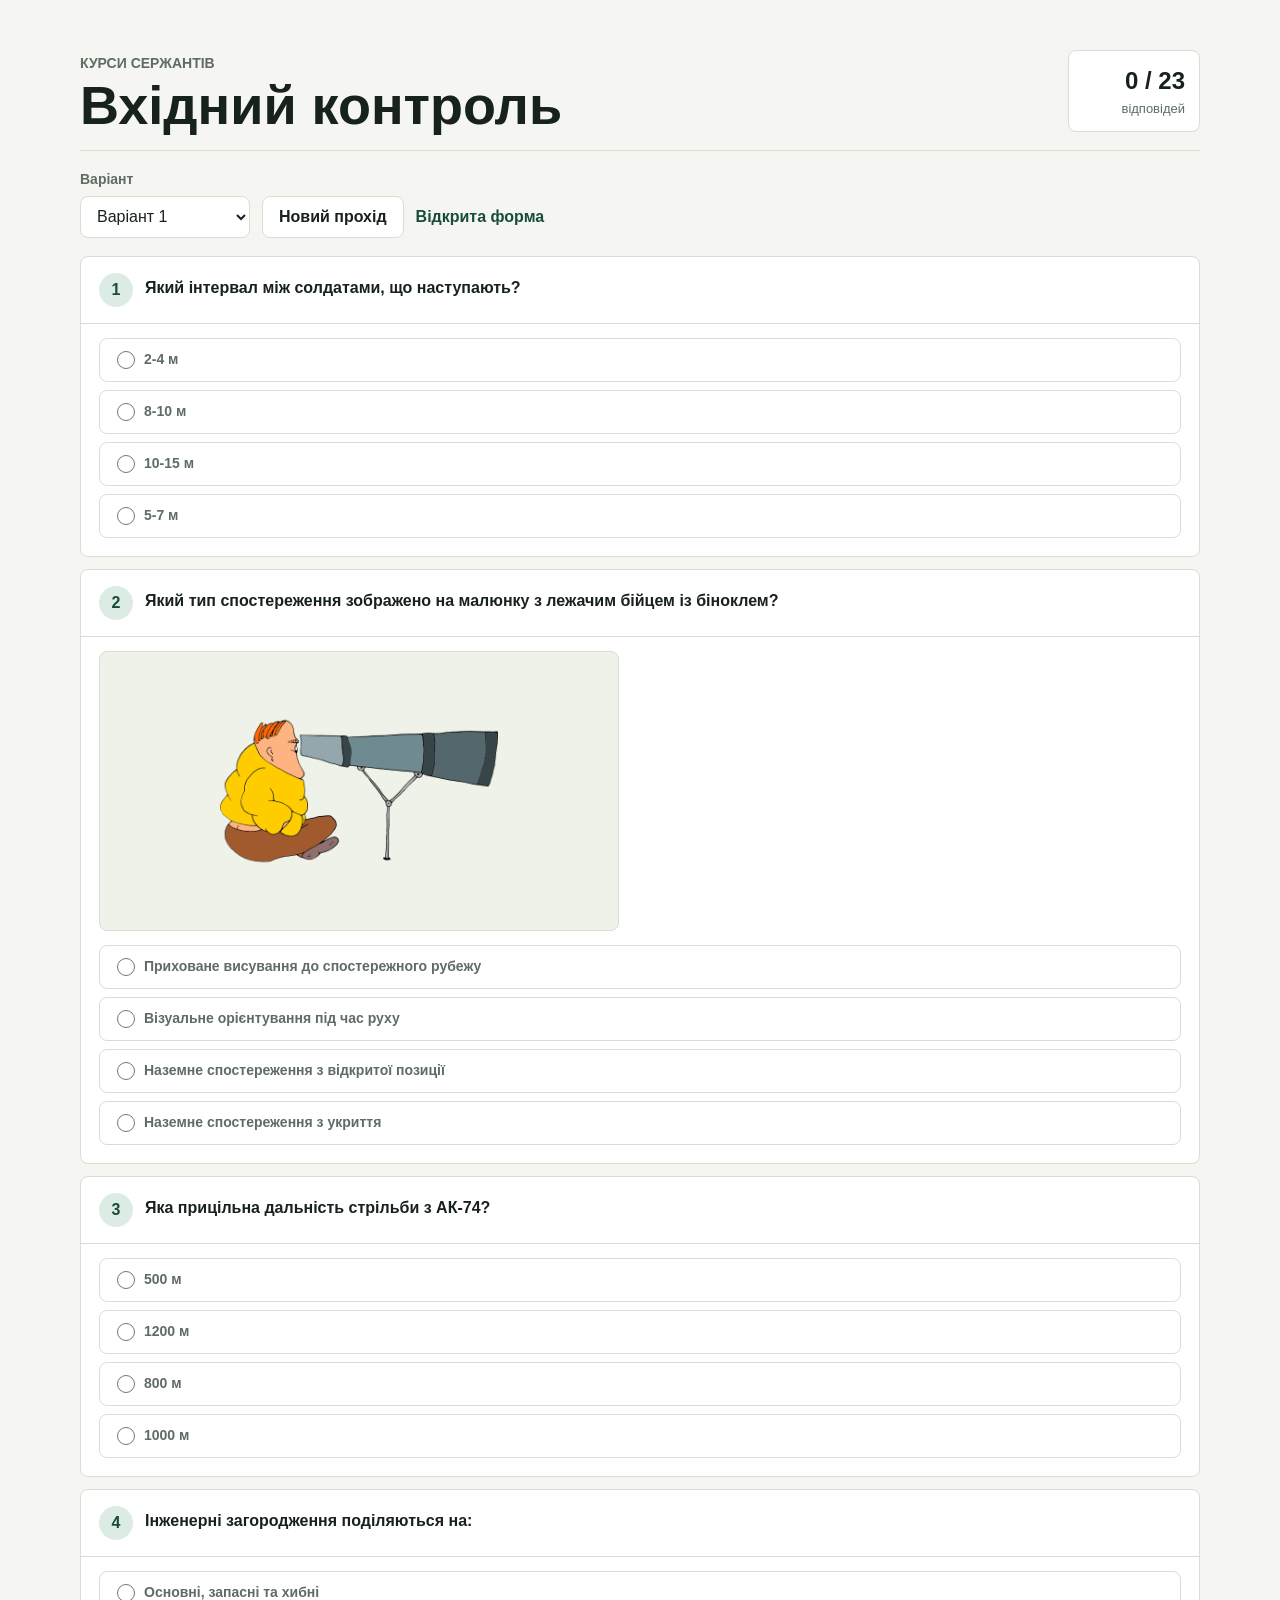
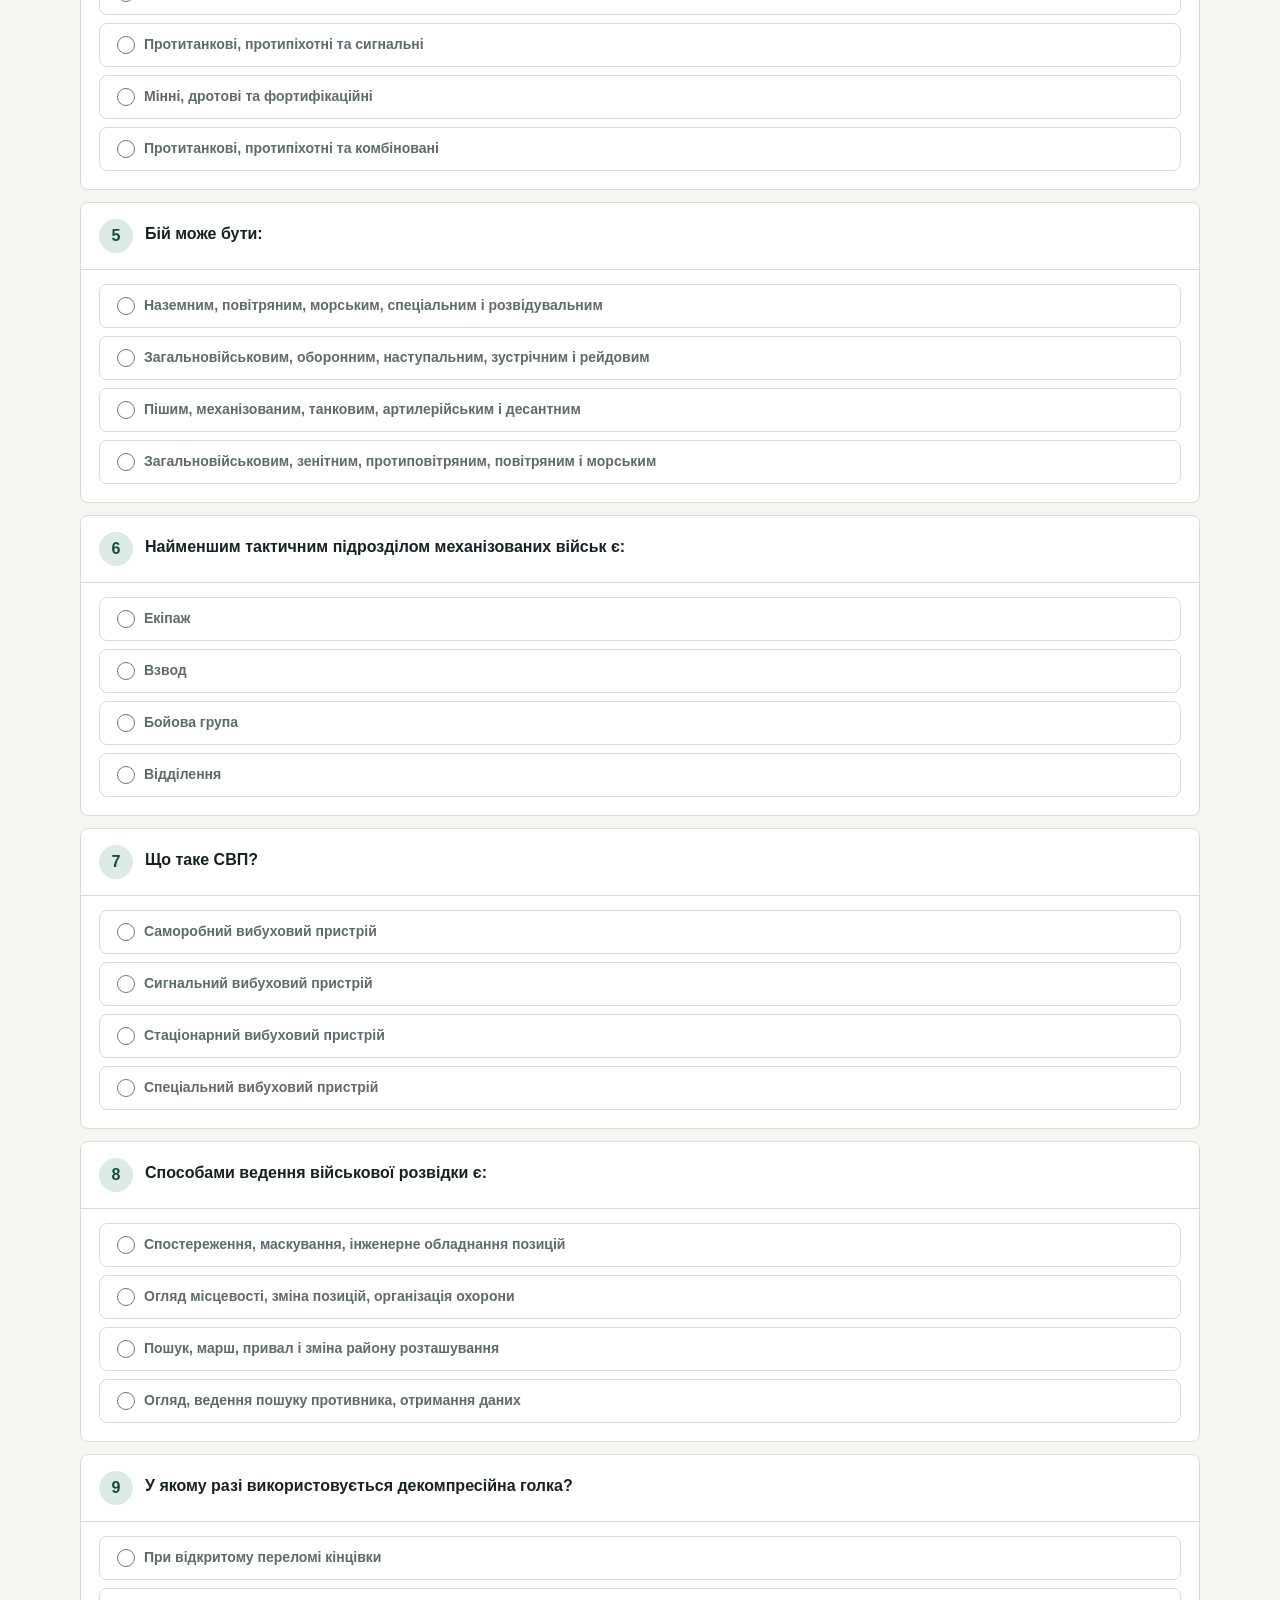
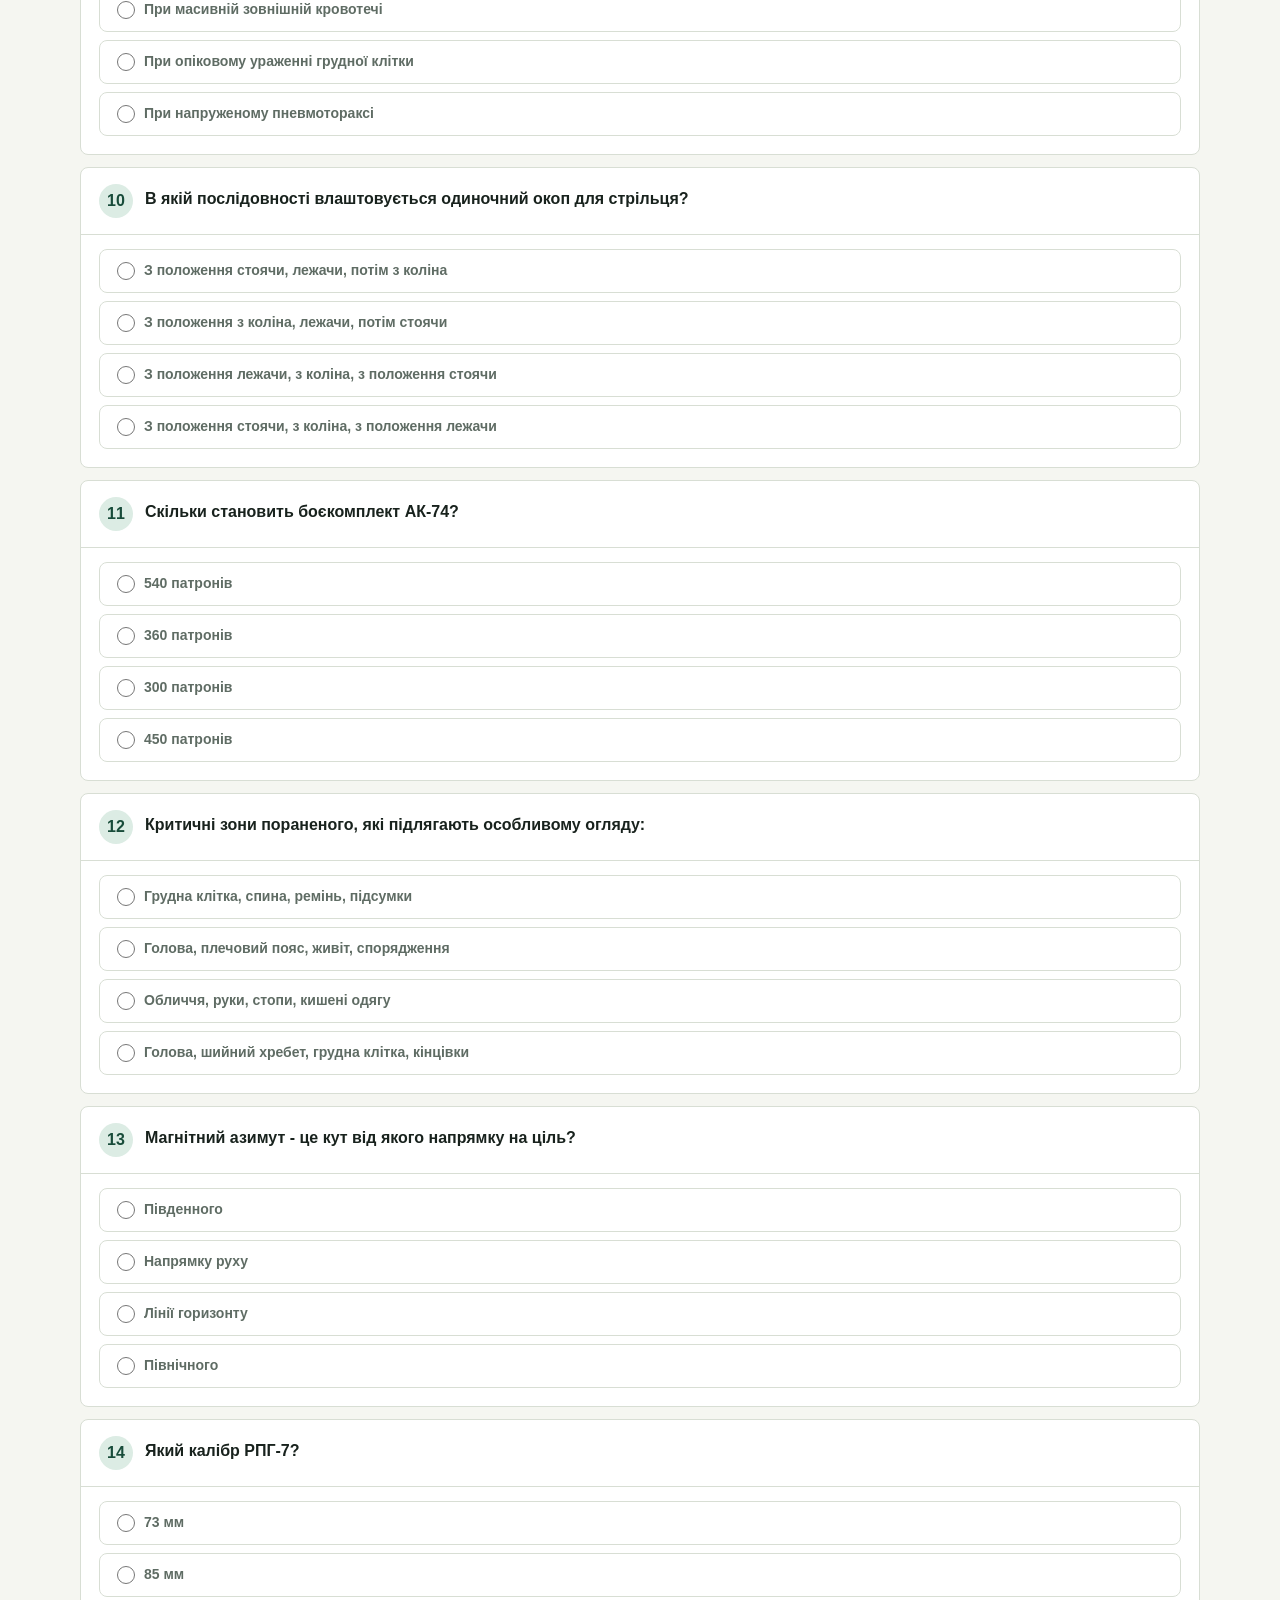
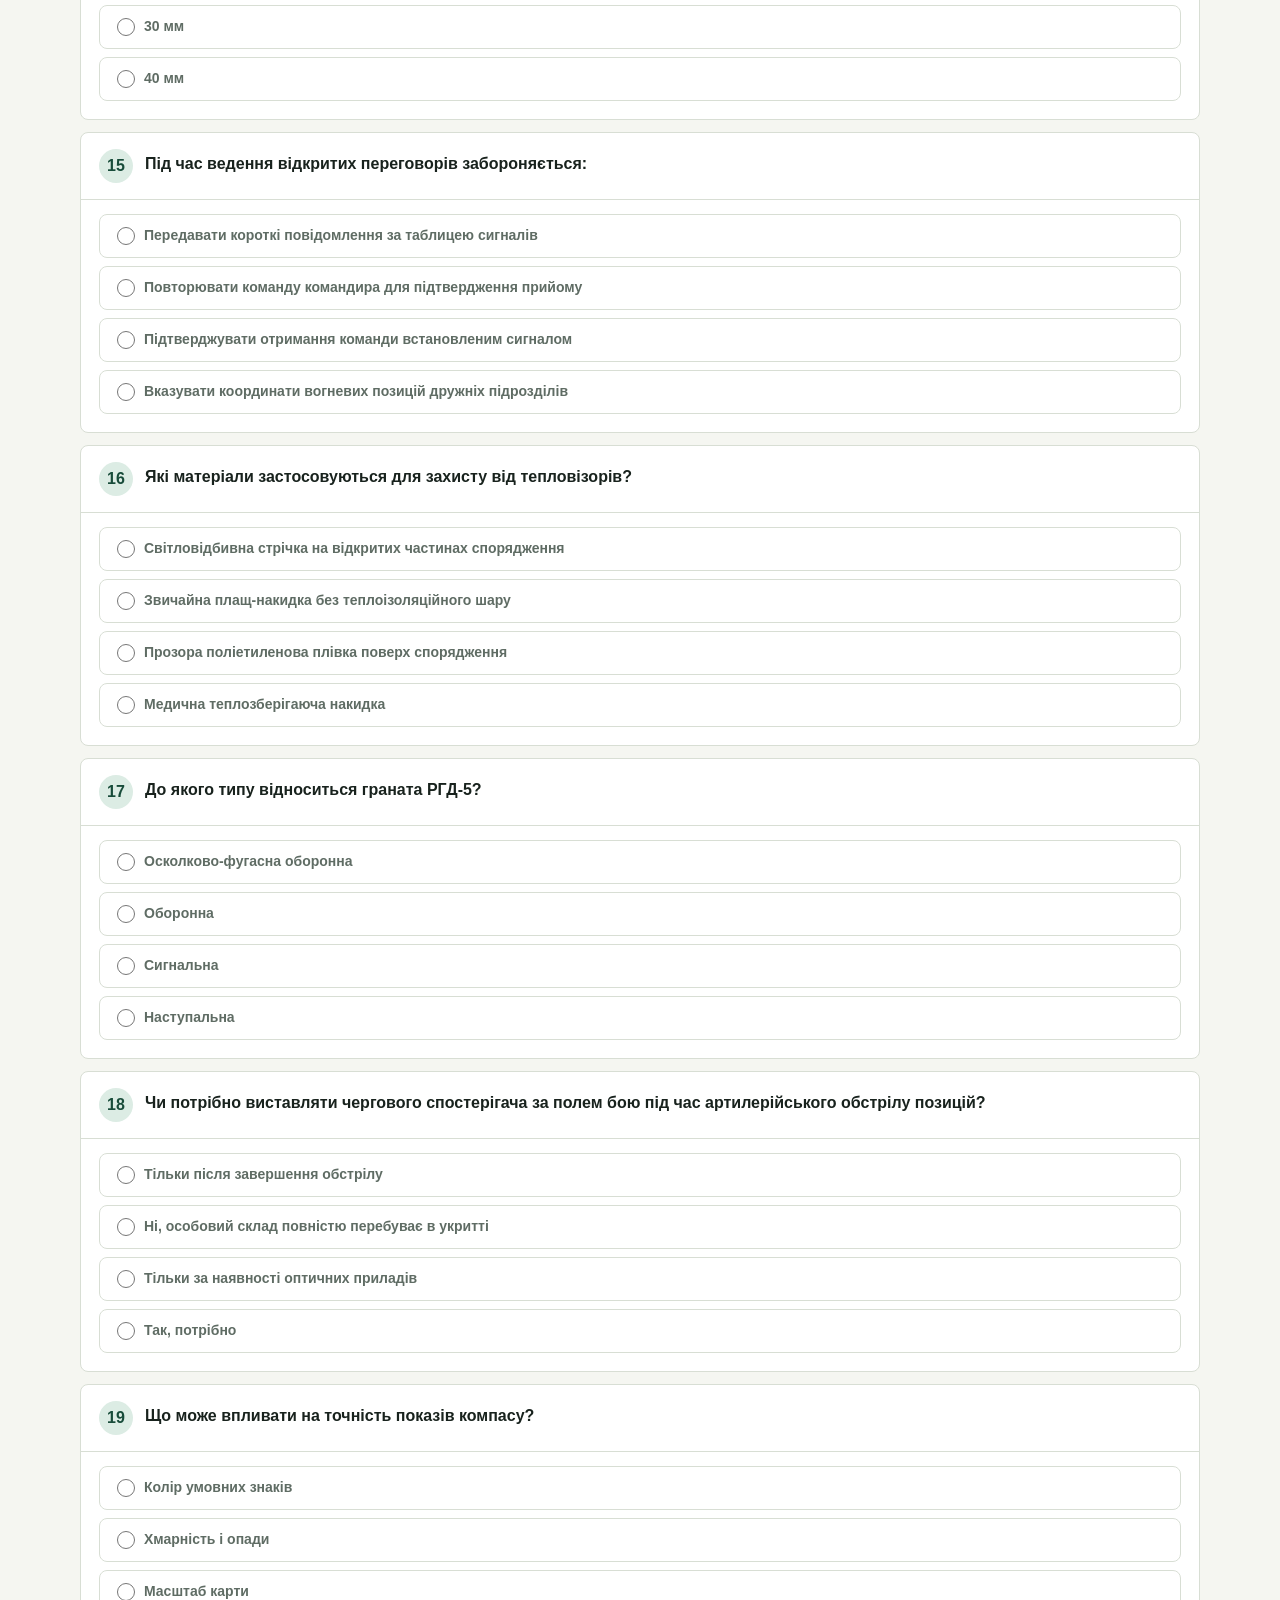
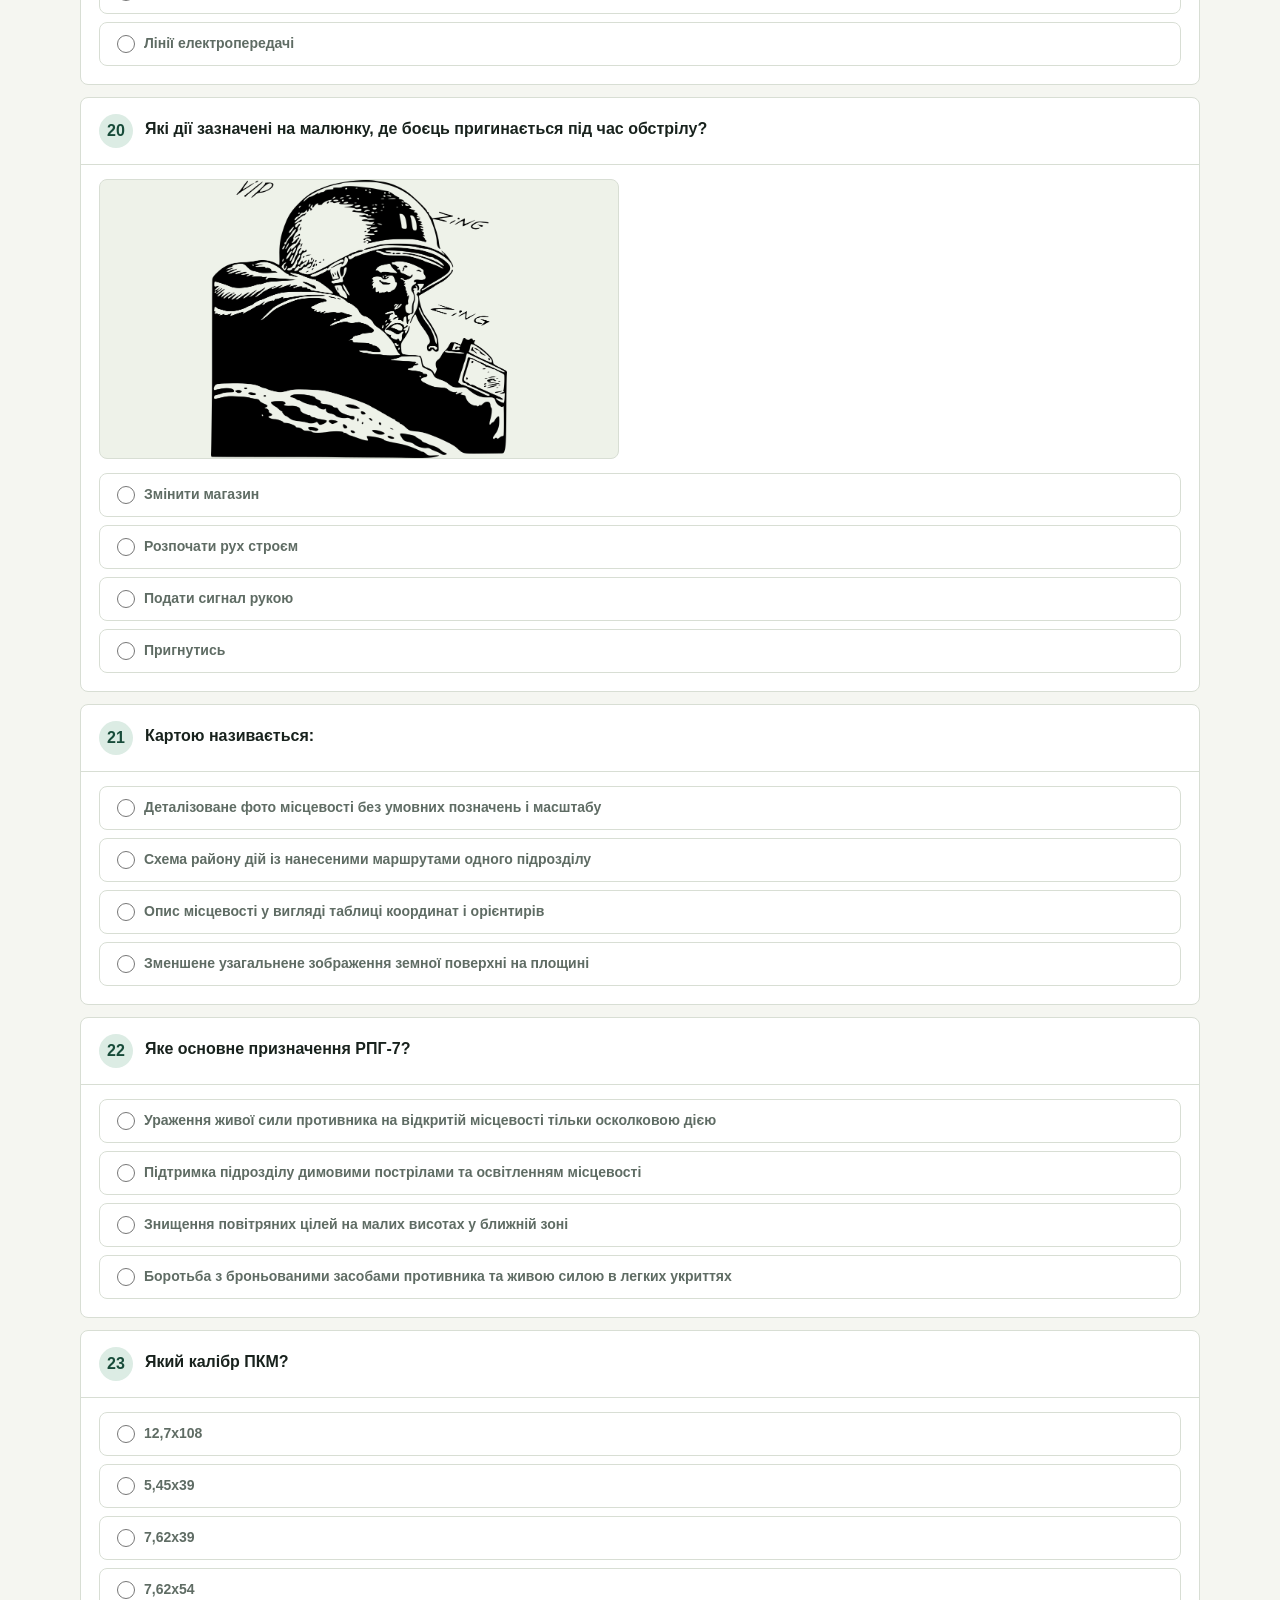
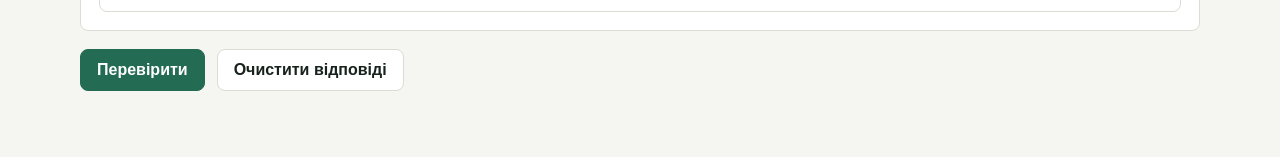
==== quiz/index.html @ 4f45175d "Add quiz" ====
<!doctype html>
<html lang="uk">
  <head>
    <meta charset="utf-8">
    <meta name="viewport" content="width=device-width, initial-scale=1">
    <title>Вхідний контроль</title>
    <meta name="theme-color" content="#236b52">
    <meta name="apple-mobile-web-app-capable" content="yes">
    <meta name="apple-mobile-web-app-title" content="Сержантські курси">
    <link rel="manifest" href="manifest.webmanifest">
    <link rel="icon" href="assets/app-icon.svg" type="image/svg+xml">
    <link rel="stylesheet" href="styles.css">
  </head>
  <body>
    <main class="shell">
      <section class="topbar" aria-labelledby="page-title">
        <div>
          <p class="eyebrow">Курси сержантів</p>
          <h1 id="page-title">Вхідний контроль</h1>
        </div>
        <div class="scorebox" aria-live="polite">
          <span id="progressText">0 / 23</span>
          <span>відповідей</span>
        </div>
      </section>

      <section class="controls" aria-label="Налаштування тесту">
        <div class="field">
          <label for="variantSelect">Варіант</label>
          <select id="variantSelect">
            <option value="1">Варіант 1</option>
            <option value="2">Варіант 2</option>
            <option value="3">Варіант 3</option>
            <option value="4">Варіант 4</option>
          </select>
        </div>
        <button id="restartButton" type="button">Новий прохід</button>
        <a class="text-link" href="open-form.html">Відкрита форма</a>
      </section>

      <section id="quiz" class="quiz" aria-label="Питання тесту"></section>

      <section class="actions" aria-label="Дії з тестом">
        <button id="checkButton" type="button" class="primary">Перевірити</button>
        <button id="clearButton" type="button">Очистити відповіді</button>
      </section>

      <section id="result" class="result" aria-live="polite" hidden></section>
    </main>

    <script src="app.js"></script>
    <script src="register-sw.js"></script>
  </body>
</html>
---- quiz/styles.css ----
:root {
  color-scheme: light;
  --bg: #f5f6f1;
  --text: #18221d;
  --muted: #5f6c64;
  --line: #d8ded4;
  --panel: #ffffff;
  --accent: #236b52;
  --accent-dark: #184c3a;
  --accent-soft: #dcece4;
  --danger: #a93f37;
  --danger-soft: #f4dfdc;
  --success: #2f7552;
  --success-soft: #ddf0e6;
  --focus: #c88a2c;
}

* {
  box-sizing: border-box;
}

body {
  margin: 0;
  min-height: 100vh;
  background: var(--bg);
  color: var(--text);
  font-family: Arial, Helvetica, sans-serif;
  line-height: 1.5;
}

button,
select {
  font: inherit;
}

.shell {
  width: min(1120px, calc(100% - 32px));
  margin: 0 auto;
  padding: 28px 0 48px;
}

.topbar {
  display: flex;
  justify-content: space-between;
  gap: 20px;
  align-items: end;
  padding: 22px 0 18px;
  border-bottom: 1px solid var(--line);
}

.eyebrow {
  margin: 0 0 4px;
  color: var(--muted);
  font-size: 14px;
  font-weight: 700;
  text-transform: uppercase;
}

h1 {
  margin: 0;
  font-size: clamp(32px, 6vw, 54px);
  line-height: 1;
  letter-spacing: 0;
}

.scorebox {
  min-width: 132px;
  padding: 12px 14px;
  border: 1px solid var(--line);
  border-radius: 8px;
  background: var(--panel);
  text-align: right;
}

.scorebox span {
  display: block;
}

.scorebox span:first-child {
  font-size: 24px;
  font-weight: 800;
}

.scorebox span:last-child {
  color: var(--muted);
  font-size: 13px;
}

.controls,
.actions {
  display: flex;
  gap: 12px;
  align-items: end;
  flex-wrap: wrap;
  padding: 18px 0;
}

.field {
  display: grid;
  gap: 6px;
}

label {
  color: var(--muted);
  font-size: 14px;
  font-weight: 700;
}

select,
button {
  min-height: 42px;
  border: 1px solid var(--line);
  border-radius: 8px;
  background: var(--panel);
  color: var(--text);
}

select {
  min-width: 170px;
  padding: 0 38px 0 12px;
}

button {
  padding: 0 16px;
  cursor: pointer;
  font-weight: 700;
}

.text-link {
  display: inline-flex;
  align-items: center;
  min-height: 42px;
  color: var(--accent-dark);
  font-weight: 800;
  text-decoration: none;
}

.text-link:hover {
  text-decoration: underline;
}

button:hover,
select:hover {
  border-color: #aeb8ae;
}

button:focus-visible,
select:focus-visible,
input:focus-visible {
  outline: 3px solid var(--focus);
  outline-offset: 2px;
}

.primary {
  border-color: var(--accent);
  background: var(--accent);
  color: white;
}

.primary:hover {
  border-color: var(--accent-dark);
  background: var(--accent-dark);
}

.quiz {
  display: grid;
  gap: 12px;
}

.segmented {
  display: inline-flex;
  padding: 3px;
  border: 1px solid var(--line);
  border-radius: 8px;
  background: var(--panel);
}

.mode-button {
  min-height: 36px;
  border: 0;
  background: transparent;
}

.mode-button.active {
  background: var(--accent);
  color: white;
}

.trainer {
  display: grid;
  gap: 12px;
}

.trainer-card {
  padding: 18px;
  border: 1px solid var(--line);
  border-radius: 8px;
  background: var(--panel);
}

.trainer-card h2 {
  margin: 0 0 14px;
  font-size: 26px;
  line-height: 1.2;
  letter-spacing: 0;
}

.mode-kicker {
  margin: 0 0 8px;
  color: var(--muted);
  font-size: 14px;
  font-weight: 800;
  text-transform: uppercase;
}

.answer-panel {
  min-height: 172px;
  padding: 16px 18px;
  border: 1px solid var(--line);
  border-radius: 8px;
  background: #fbfcf8;
}

.answer-panel ul {
  margin: 0;
  padding-left: 20px;
}

.answer-panel li + li {
  margin-top: 8px;
}

.hidden-answer {
  display: grid;
  place-items: center;
  color: var(--muted);
}

.hidden-answer ul {
  display: none;
}

.hidden-answer::before {
  content: "Спробуй згадати відповідь сам, потім відкрий перевірку.";
  text-align: center;
  font-weight: 700;
}

.self-grade {
  display: flex;
  gap: 10px;
  flex-wrap: wrap;
  margin-top: 4px;
}

.pick-list {
  display: grid;
  gap: 8px;
}

.pick-option input {
  accent-color: var(--accent);
}

.question {
  border: 1px solid var(--line);
  border-radius: 8px;
  background: var(--panel);
  overflow: hidden;
}

.question-head {
  display: grid;
  grid-template-columns: auto 1fr;
  gap: 12px;
  align-items: start;
  padding: 16px 18px;
  border-bottom: 1px solid var(--line);
}

.number {
  display: inline-grid;
  place-items: center;
  width: 34px;
  height: 34px;
  border-radius: 50%;
  background: var(--accent-soft);
  color: var(--accent-dark);
  font-weight: 800;
}

.question-title {
  margin: 3px 0 0;
  font-weight: 800;
}

.question-visual {
  margin: 0;
  padding: 14px 18px 0;
  background: var(--panel);
}

.question-visual img {
  display: block;
  width: min(520px, 100%);
  height: auto;
  max-height: 280px;
  object-fit: contain;
  border: 1px solid var(--line);
  border-radius: 8px;
  background: #eef2e9;
}

.answers {
  display: grid;
  gap: 8px;
  padding: 14px 18px 18px;
}

.answer {
  display: grid;
  grid-template-columns: 22px 1fr;
  gap: 10px;
  align-items: start;
  min-height: 44px;
  padding: 10px 12px;
  border: 1px solid var(--line);
  border-radius: 8px;
  cursor: pointer;
}

.answer:hover {
  background: #fafbf7;
}

.answer input {
  width: 18px;
  height: 18px;
  margin-top: 2px;
  accent-color: var(--accent);
}

.answer.correct {
  border-color: var(--success);
  background: var(--success-soft);
}

.answer.wrong {
  border-color: var(--danger);
  background: var(--danger-soft);
}

.question.unanswered .question-head {
  background: #fff8e7;
}

.result {
  margin-top: 18px;
  padding: 18px;
  border: 1px solid var(--line);
  border-radius: 8px;
  background: var(--panel);
}

.result h2 {
  margin: 0 0 8px;
  font-size: 24px;
}

.result p {
  margin: 0 0 10px;
}

.mistakes {
  margin: 14px 0 0;
  padding: 0;
  list-style: none;
  display: grid;
  gap: 10px;
}

.mistakes li {
  padding: 12px;
  border-radius: 8px;
  background: #f8f2e8;
  border: 1px solid #ead8b9;
}

.muted {
  color: var(--muted);
}

@media (max-width: 640px) {
  .shell {
    width: min(100% - 20px, 1120px);
    padding-top: 12px;
  }

  .topbar {
    align-items: stretch;
    flex-direction: column;
  }

  .scorebox {
    text-align: left;
  }

  .controls,
  .actions {
    align-items: stretch;
    flex-direction: column;
  }

  select,
  button {
    width: 100%;
  }

  .segmented {
    display: grid;
    grid-template-columns: 1fr;
  }

  .self-grade {
    display: grid;
  }

  .question-head {
    grid-template-columns: 1fr;
  }
}
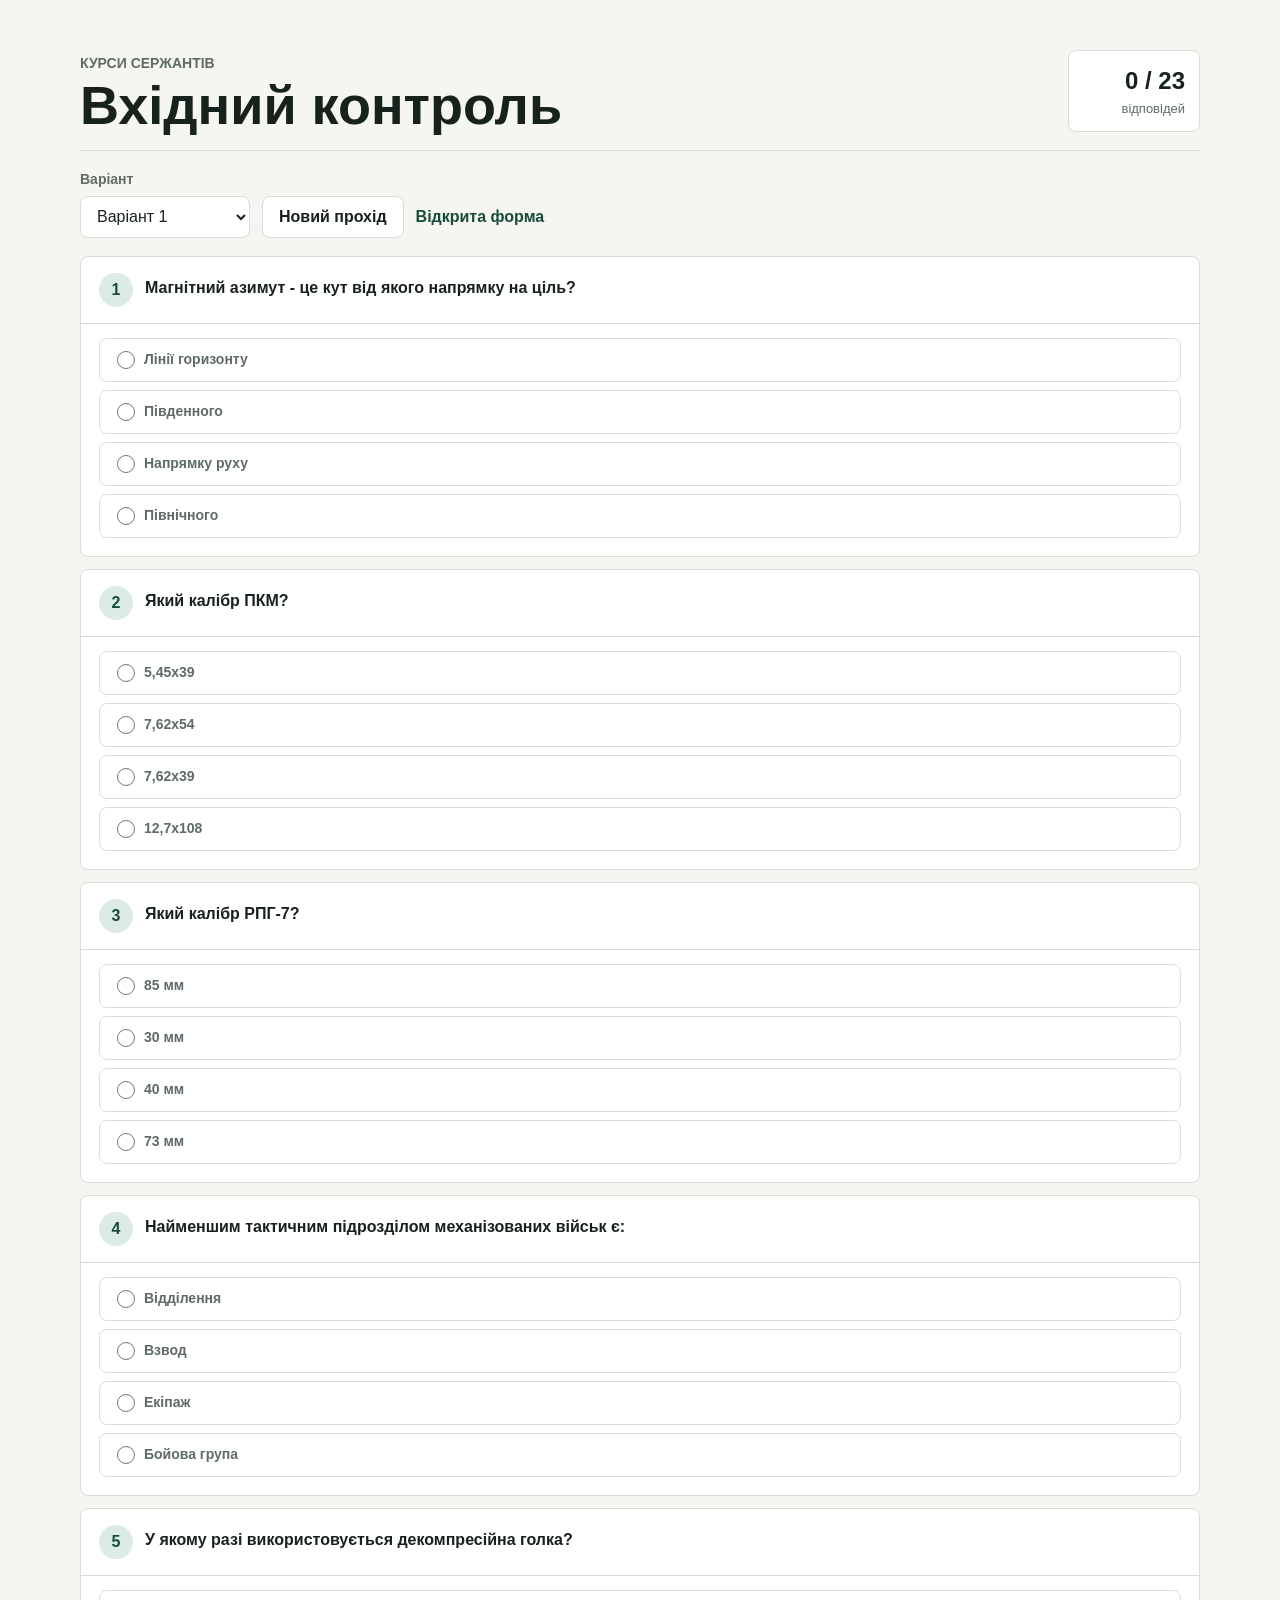
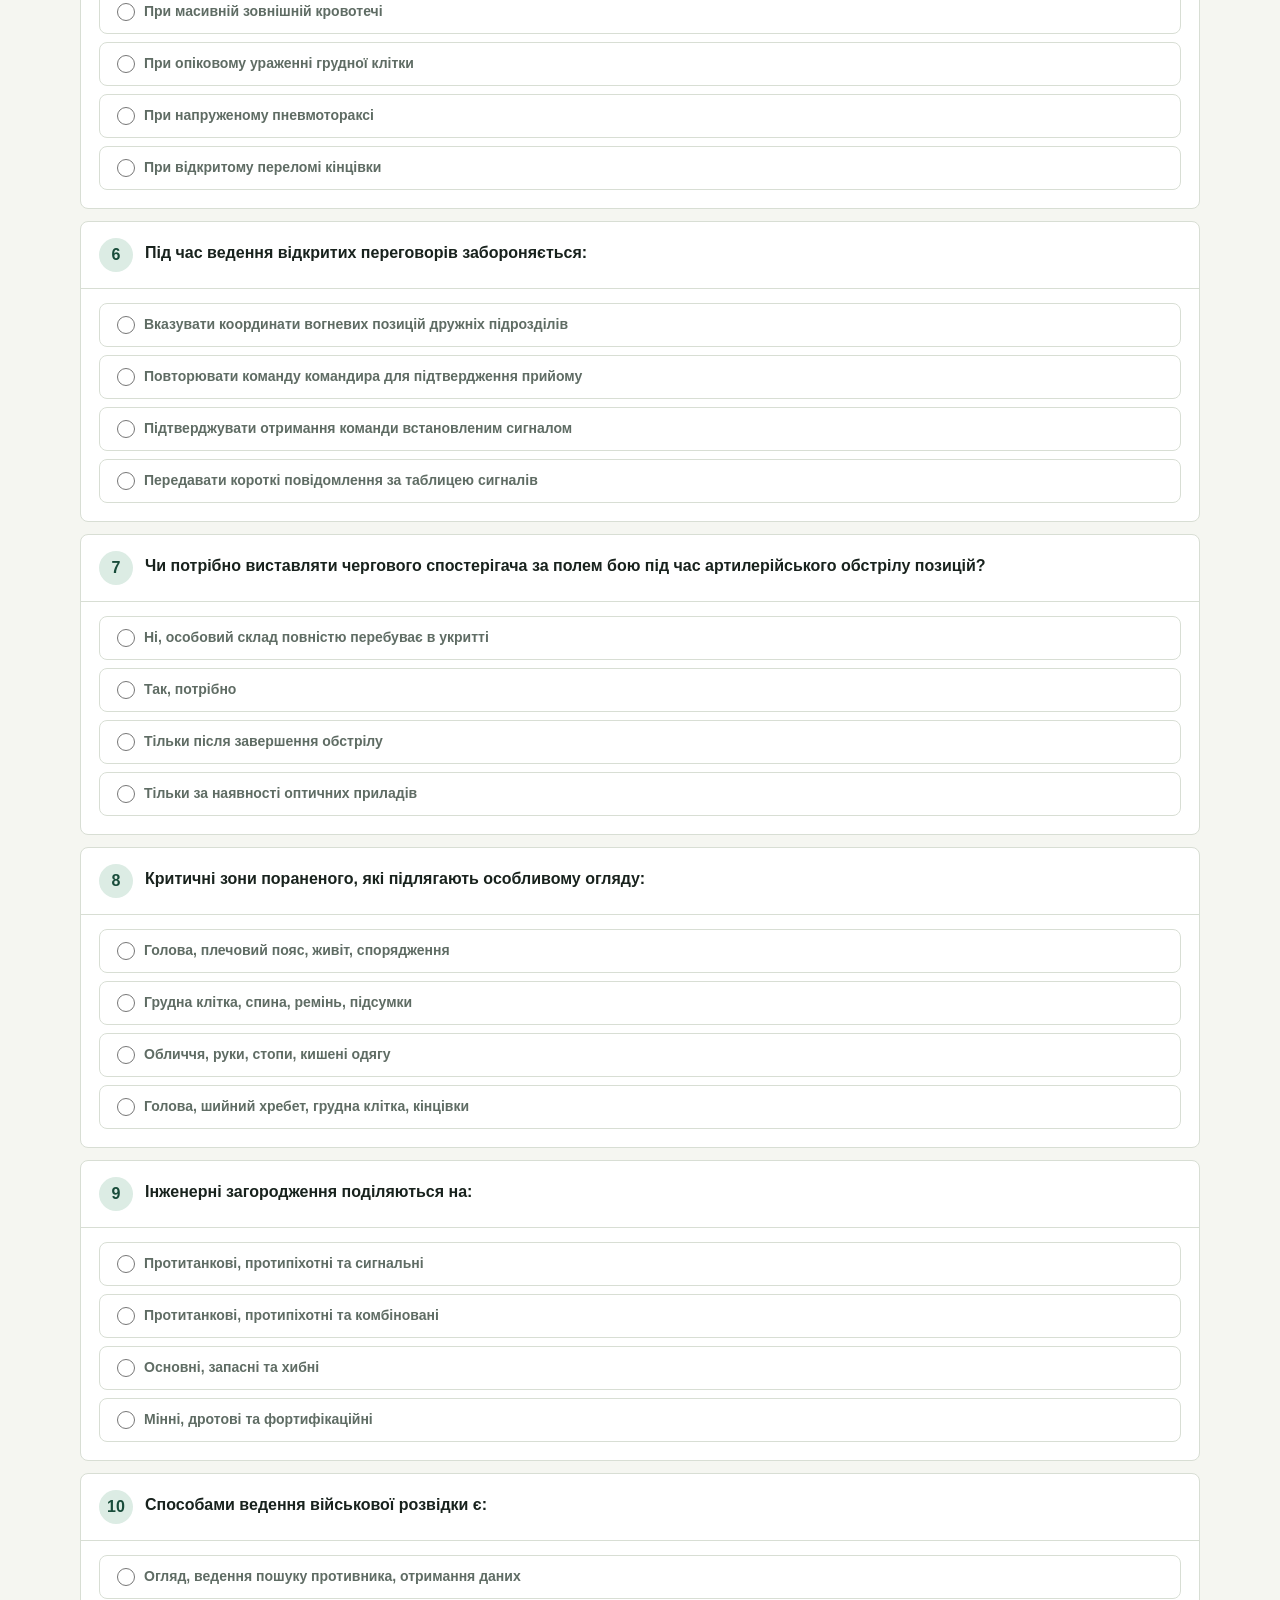
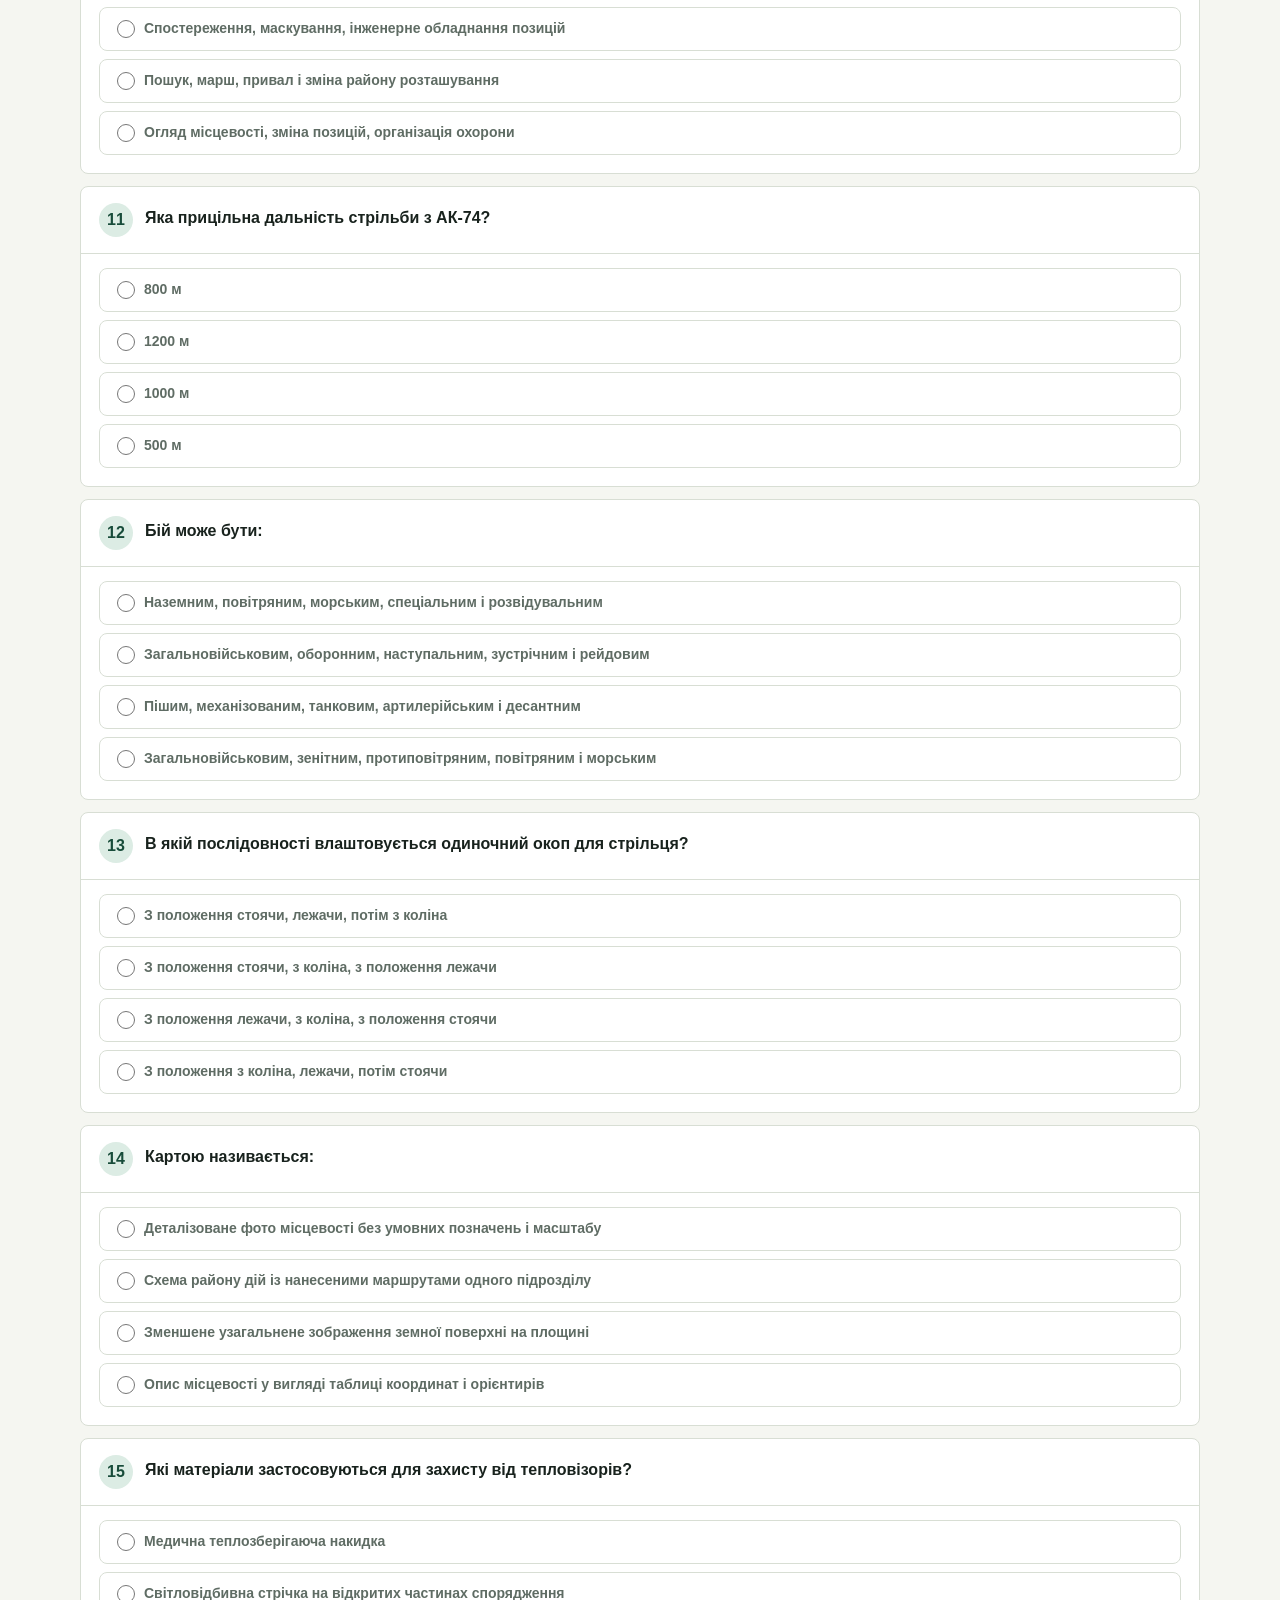
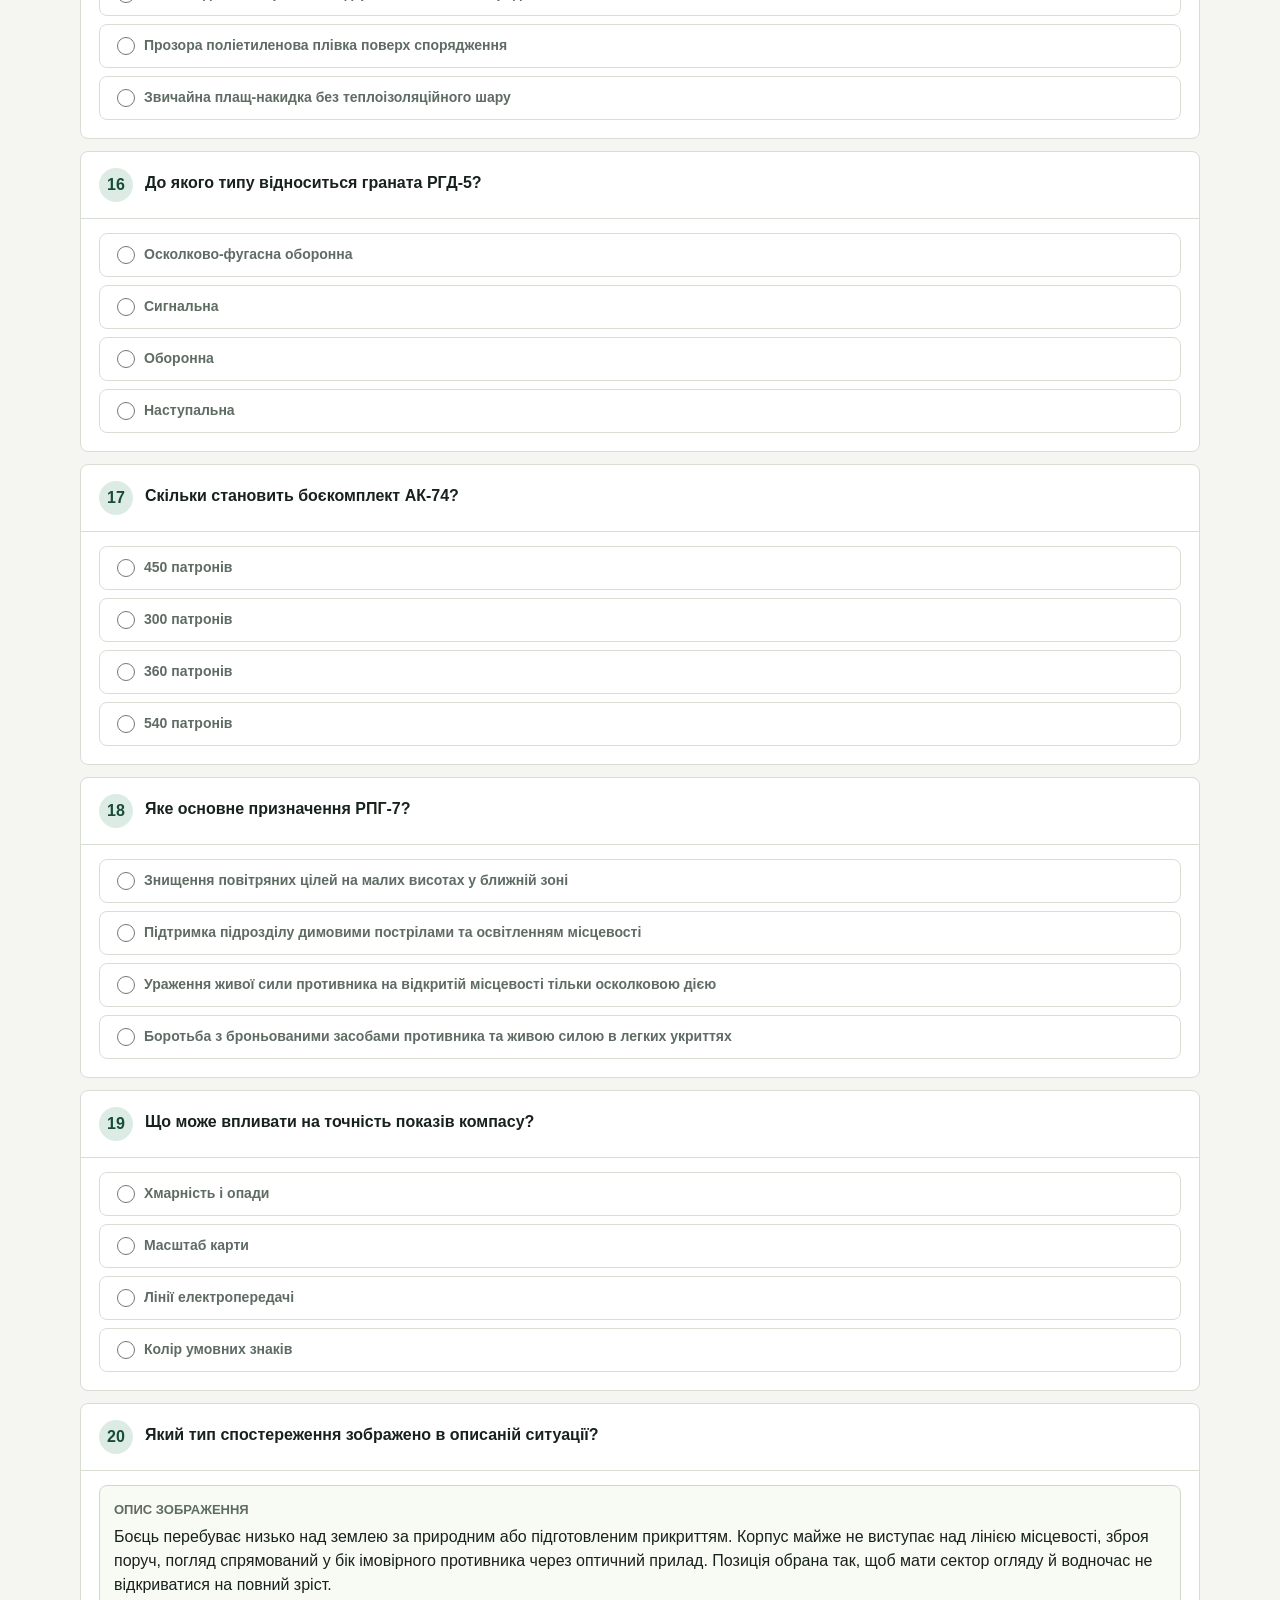
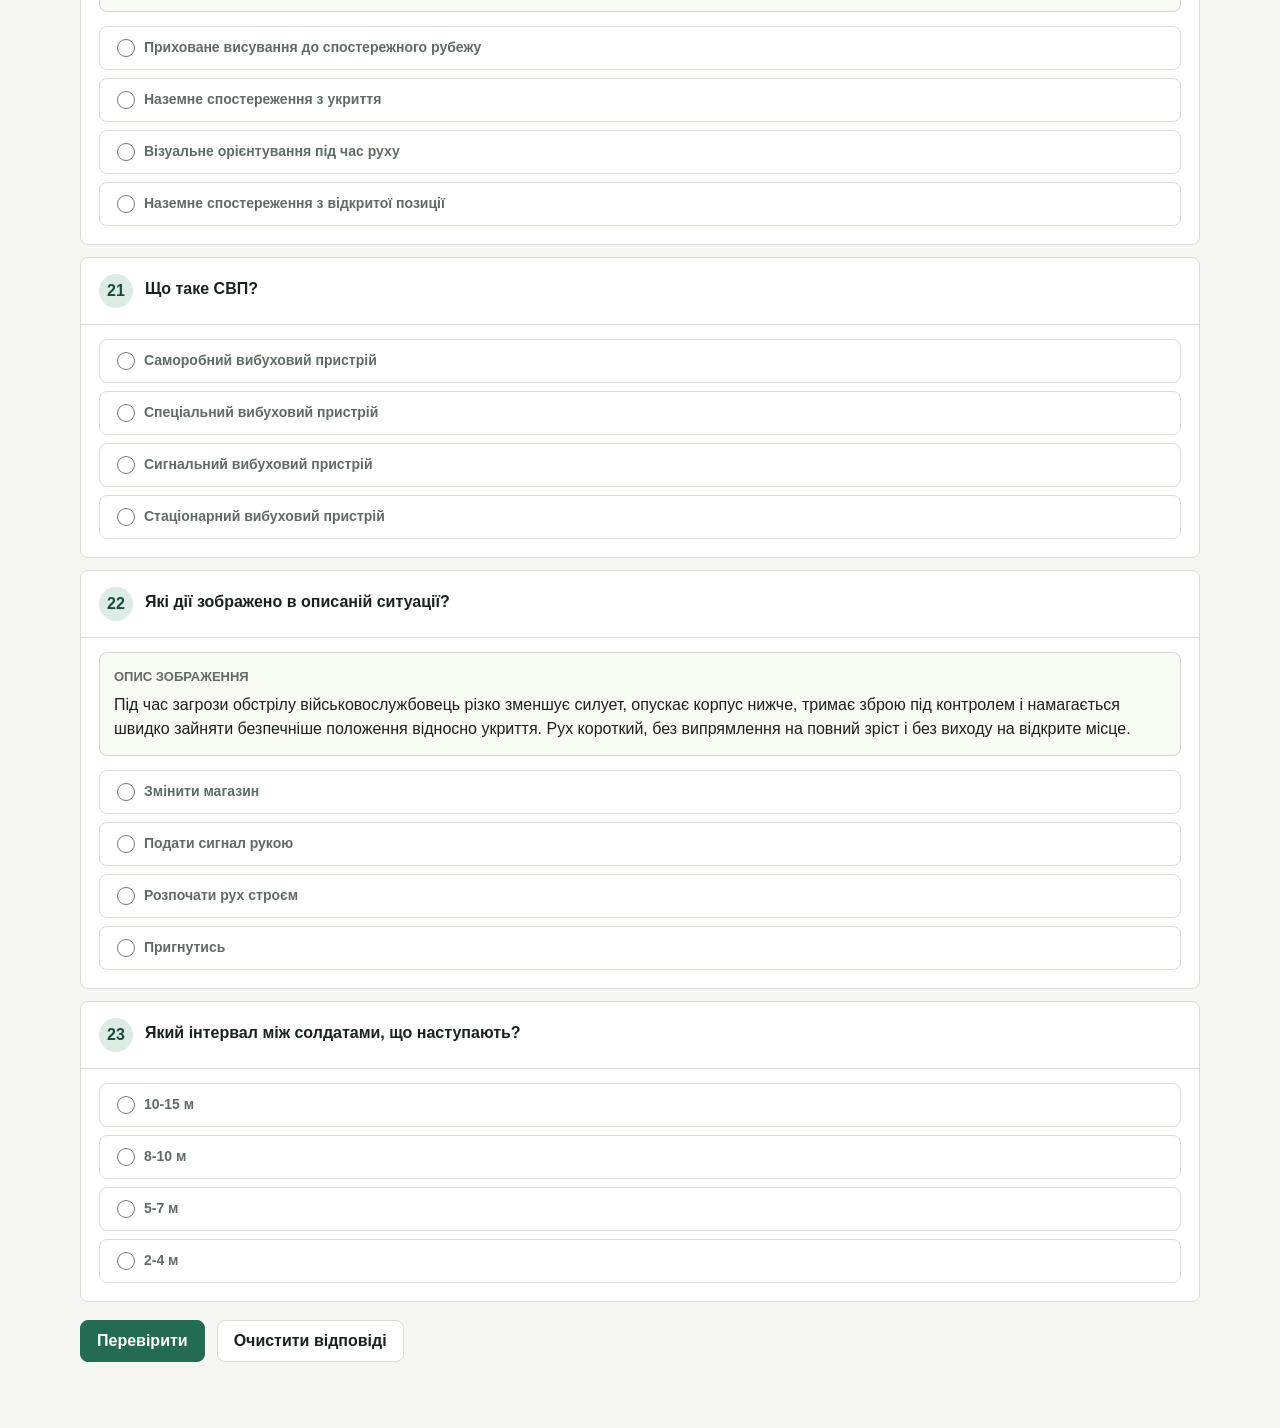
==== commit 40088d6b: "Add quiz" ====
--- a/quiz/index.html
+++ b/quiz/index.html
@@ -9,7 +9,7 @@
     <meta name="apple-mobile-web-app-title" content="Сержантські курси">
     <link rel="manifest" href="manifest.webmanifest">
     <link rel="icon" href="assets/app-icon.svg" type="image/svg+xml">
-    <link rel="stylesheet" href="styles.css">
+    <link rel="stylesheet" href="styles.css?v=3">
   </head>
   <body>
     <main class="shell">
@@ -48,7 +48,7 @@
       <section id="result" class="result" aria-live="polite" hidden></section>
     </main>
 
-    <script src="app.js"></script>
-    <script src="register-sw.js"></script>
+    <script src="app.js?v=3"></script>
+    <script src="register-sw.js?v=3"></script>
   </body>
 </html>
--- a/quiz/styles.css
+++ b/quiz/styles.css
@@ -294,21 +294,25 @@
   font-weight: 800;
 }
 
-.question-visual {
+.scenario {
+  margin: 14px 18px 0;
+  padding: 14px;
+  border: 1px solid #cfd8ca;
+  border-radius: 8px;
+  background: #f8faf4;
+}
+
+.scenario-label {
+  display: block;
+  margin-bottom: 6px;
+  color: var(--muted);
+  font-size: 13px;
+  font-weight: 800;
+  text-transform: uppercase;
+}
+
+.scenario p {
   margin: 0;
-  padding: 14px 18px 0;
-  background: var(--panel);
-}
-
-.question-visual img {
-  display: block;
-  width: min(520px, 100%);
-  height: auto;
-  max-height: 280px;
-  object-fit: contain;
-  border: 1px solid var(--line);
-  border-radius: 8px;
-  background: #eef2e9;
 }
 
 .answers {
